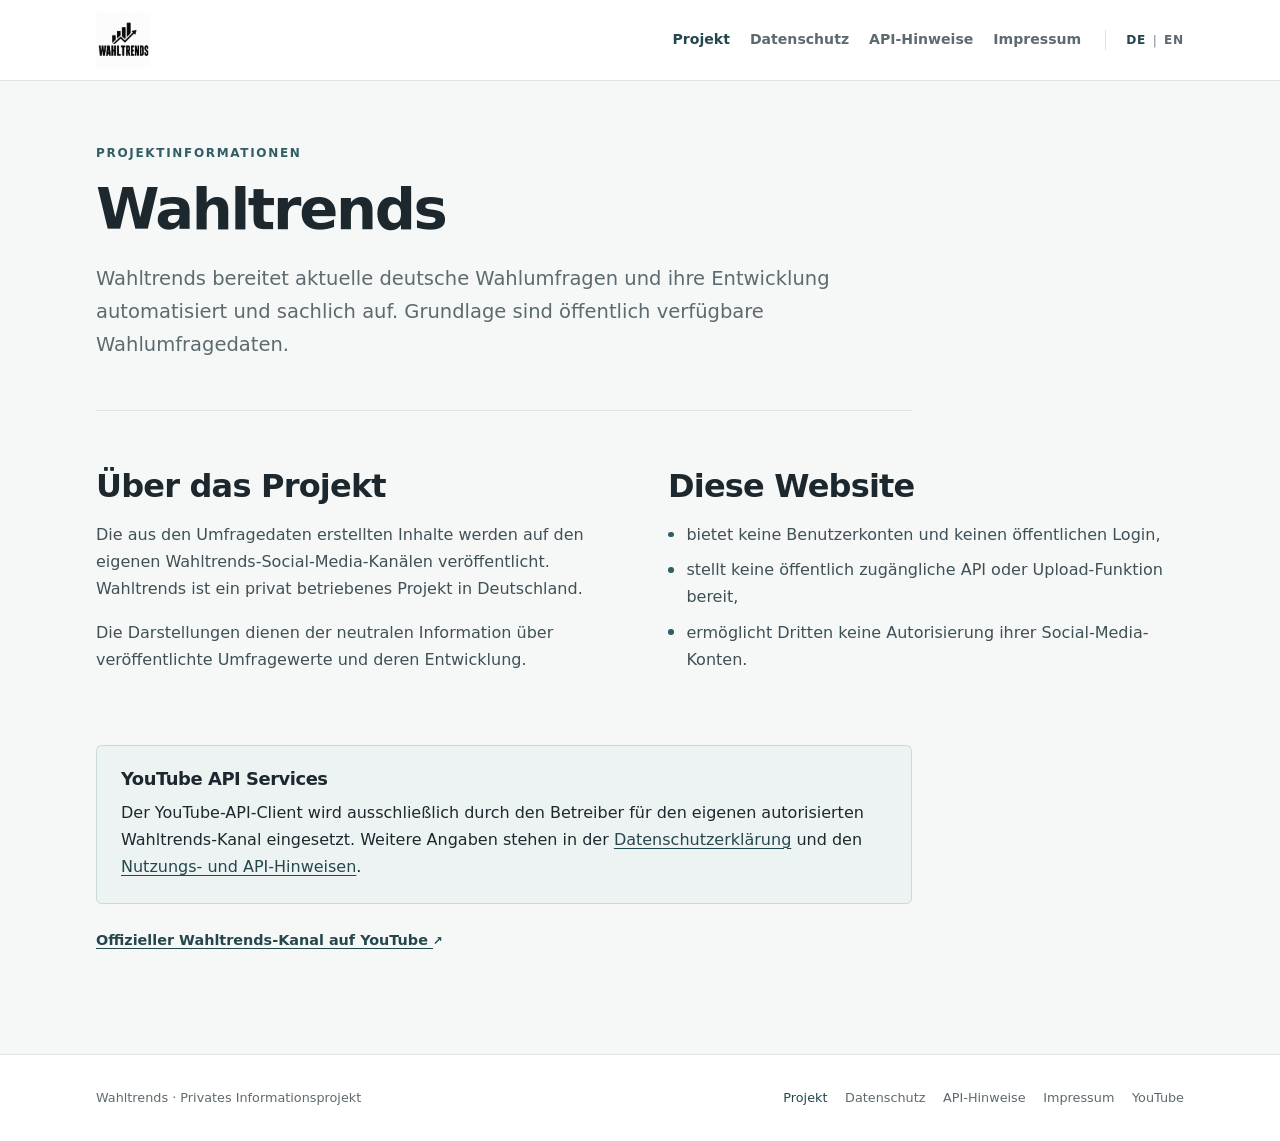
==== index.html @ 9c2706da "patch" ====
<!doctype html>
<html lang="de">
<head>
  <meta charset="utf-8">
  <meta name="viewport" content="width=device-width, initial-scale=1">
  <meta name="robots" content="noindex, nofollow">
  <meta name="description" content="Öffentliche Projekt- und API-Informationen zu Wahltrends.">
  <title>Projektinformationen | Wahltrends</title>
  <link rel="stylesheet" href="style.css">
</head>
<body>
  <a class="skip-link" href="#inhalt">Zum Inhalt springen</a>
  <header class="site-header">
    <div class="header-inner">
      <a class="brand" href="index.html" aria-label="Wahltrends – Startseite"><img src="assets/logo.png" alt="Wahltrends"></a>
      <div class="header-tools">
        <nav class="nav-links" aria-label="Hauptnavigation">
          <a href="index.html" aria-current="page">Projekt</a>
          <a href="privacy.html">Datenschutz</a>
          <a href="terms.html">API-Hinweise</a>
          <a href="impressum.html">Impressum</a>
        </nav>
        <nav class="language-switch" aria-label="Sprache">
          <a href="index.html" lang="de" aria-current="page">DE</a><span aria-hidden="true">|</span><a href="en/index.html" lang="en" hreflang="en">EN</a>
        </nav>
      </div>
    </div>
  </header>

  <main id="inhalt" class="page page-main">
    <section class="intro">
      <p class="eyebrow">Projektinformationen</p>
      <h1>Wahltrends</h1>
      <p class="lede">Wahltrends bereitet aktuelle deutsche Wahlumfragen und ihre Entwicklung automatisiert und sachlich auf. Grundlage sind öffentlich verfügbare Wahlumfragedaten.</p>
    </section>

    <div class="info-grid">
      <section class="info-block">
        <h2>Über das Projekt</h2>
        <p>Die aus den Umfragedaten erstellten Inhalte werden auf den eigenen Wahltrends-Social-Media-Kanälen veröffentlicht. Wahltrends ist ein privat betriebenes Projekt in Deutschland.</p>
        <p>Die Darstellungen dienen der neutralen Information über veröffentlichte Umfragewerte und deren Entwicklung.</p>
      </section>

      <section class="info-block">
        <h2>Diese Website</h2>
        <ul class="plain-list">
          <li>bietet keine Benutzerkonten und keinen öffentlichen Login,</li>
          <li>stellt keine öffentlich zugängliche API oder Upload-Funktion bereit,</li>
          <li>ermöglicht Dritten keine Autorisierung ihrer Social-Media-Konten.</li>
        </ul>
      </section>
    </div>

    <section class="notice" aria-labelledby="youtube-api">
      <h2 id="youtube-api">YouTube API Services</h2>
      <p>Der YouTube-API-Client wird ausschließlich durch den Betreiber für den eigenen autorisierten Wahltrends-Kanal eingesetzt. Weitere Angaben stehen in der <a href="privacy.html">Datenschutzerklärung</a> und den <a href="terms.html">Nutzungs- und API-Hinweisen</a>.</p>
    </section>

    <p class="channel-link"><a href="https://www.youtube.com/@Wahltrends" target="_blank" rel="noopener noreferrer">Offizieller Wahltrends-Kanal auf YouTube <span class="external" aria-hidden="true">↗</span></a></p>
  </main>

  <footer class="site-footer">
    <div class="site-footer-inner page">
      <p>Wahltrends · Privates Informationsprojekt</p>
      <nav class="footer-links" aria-label="Fußnavigation">
        <a href="index.html" aria-current="page">Projekt</a><a href="privacy.html">Datenschutz</a><a href="terms.html">API-Hinweise</a><a href="impressum.html">Impressum</a><a href="https://www.youtube.com/@Wahltrends" target="_blank" rel="noopener noreferrer">YouTube</a>
      </nav>
    </div>
  </footer>
</body>
</html>
---- style.css ----
:root {
  --ink: #1c282e;
  --muted: #5d6a70;
  --line: #dce3e5;
  --paper: #f6f8f7;
  --surface: #ffffff;
  --accent: #315d65;
  --accent-dark: #24474e;
  --accent-soft: #edf3f3;
  --max-width: 68rem;
}

* { box-sizing: border-box; }
html { scroll-behavior: smooth; }

body {
  margin: 0;
  color: var(--ink);
  background: var(--paper);
  font-family: ui-sans-serif, system-ui, -apple-system, BlinkMacSystemFont, "Segoe UI", sans-serif;
  font-size: 1rem;
  line-height: 1.7;
  -webkit-font-smoothing: antialiased;
}

a {
  color: var(--accent-dark);
  text-decoration-thickness: .08em;
  text-underline-offset: .2em;
}

a:hover { color: var(--accent); }
a:focus-visible { outline: 3px solid rgba(49, 93, 101, .3); outline-offset: 3px; border-radius: .15rem; }

.skip-link {
  position: fixed;
  z-index: 20;
  top: .5rem;
  left: .5rem;
  padding: .6rem .8rem;
  background: var(--ink);
  color: #fff;
  transform: translateY(-150%);
}

.skip-link:focus { color: #fff; transform: translateY(0); }
.page, .header-inner { width: min(calc(100% - 2.5rem), var(--max-width)); margin-inline: auto; }

.site-header {
  border-bottom: 1px solid var(--line);
  background: var(--surface);
}

.header-inner {
  display: flex;
  align-items: center;
  justify-content: space-between;
  gap: 2rem;
  min-height: 5rem;
}

.brand { display: inline-flex; flex: 0 0 auto; color: var(--ink); text-decoration: none; }
.brand:hover { color: var(--ink); }
.brand img { display: block; width: 3.45rem; height: 3.45rem; object-fit: contain; }

.header-tools {
  display: flex;
  align-items: center;
  justify-content: flex-end;
  gap: 1.5rem;
}

.nav-links, .language-switch, .footer-links {
  display: flex;
  flex-wrap: wrap;
  align-items: center;
}

.nav-links { gap: .55rem 1.25rem; font-size: .88rem; font-weight: 650; }
.nav-links a, .language-switch a, .footer-links a { color: var(--muted); text-decoration: none; }
.nav-links a:hover, .nav-links a[aria-current="page"], .language-switch a:hover, .language-switch a[aria-current="page"], .footer-links a:hover, .footer-links a[aria-current="page"] { color: var(--accent-dark); }

.language-switch {
  gap: .4rem;
  padding-left: 1.25rem;
  border-left: 1px solid var(--line);
  color: #9aa4a8;
  font-size: .76rem;
  font-weight: 750;
  letter-spacing: .06em;
}

.page-main { padding-block: 4rem 5.5rem; }

.intro {
  max-width: 51rem;
  padding-bottom: 3rem;
  border-bottom: 1px solid var(--line);
}

.eyebrow {
  margin: 0 0 .8rem;
  color: var(--accent);
  font-size: .75rem;
  font-weight: 750;
  letter-spacing: .14em;
  line-height: 1.4;
  text-transform: uppercase;
}

h1, h2, h3 { margin-top: 0; color: var(--ink); line-height: 1.2; text-wrap: balance; }
h1 { margin-bottom: 1.15rem; font-size: clamp(2.35rem, 5vw, 3.6rem); font-weight: 720; letter-spacing: -.04em; }
h2 { margin-bottom: 1rem; font-size: clamp(1.45rem, 3vw, 2rem); font-weight: 700; letter-spacing: -.025em; }
h3 { margin-bottom: .55rem; font-size: 1.05rem; }
p { margin-top: 0; }

.lede { margin-bottom: 0; color: var(--muted); font-size: clamp(1.08rem, 2vw, 1.22rem); }
.info-grid { display: grid; grid-template-columns: repeat(2, minmax(0, 1fr)); gap: 3.5rem; padding-block: 3.5rem; }
.info-block p, .document-content { color: #3f5057; }

.plain-list { margin: 0; padding: 0; list-style: none; }
.plain-list li { position: relative; margin-top: .5rem; padding-left: 1.15rem; color: #3f5057; }
.plain-list li::before { position: absolute; top: .67rem; left: 0; width: .35rem; height: .35rem; border-radius: 50%; background: var(--accent); content: ""; }

.notice {
  max-width: 51rem;
  padding: 1.4rem 1.5rem;
  border: 1px solid #ccd9db;
  border-radius: .35rem;
  background: var(--accent-soft);
}

.notice h2 { margin-bottom: .55rem; font-size: 1.12rem; }
.notice p:last-child { margin-bottom: 0; }
.channel-link { margin-top: 1.5rem; font-size: .9rem; font-weight: 650; }
.external { display: inline-block; font-size: .82em; text-decoration: none; }

.document { max-width: 49rem; }
.document-header { padding-bottom: 2.5rem; border-bottom: 1px solid var(--line); }
.document-header h1 { font-size: clamp(2.2rem, 5vw, 3.25rem); }
.document-intro { max-width: 44rem; margin-bottom: .8rem; color: var(--muted); font-size: 1.08rem; }
.updated { margin: 0; color: var(--muted); font-size: .82rem; }

.document-content section { scroll-margin-top: 1rem; padding-top: 2.7rem; }
.document-content section + section { margin-top: 2.7rem; border-top: 1px solid var(--line); }
.document-content h2 { font-size: clamp(1.35rem, 3vw, 1.75rem); }
.document-content p:last-child { margin-bottom: 0; }

.link-list { margin: 1.2rem 0 0; padding: 0; list-style: none; }
.link-list li { padding: .7rem 0; border-bottom: 1px solid var(--line); }
.link-list li:first-child { border-top: 1px solid var(--line); }

.legal-contact {
  margin-top: 1.2rem;
  padding: 1.5rem;
  border: 1px solid var(--line);
  border-radius: .35rem;
  background: var(--surface);
}

.legal-contact h2, .legal-contact h3 { color: var(--ink); }
.legal-contact h3 { margin-top: 1.5rem; }

.site-footer { border-top: 1px solid var(--line); background: var(--surface); }
.site-footer-inner { display: flex; justify-content: space-between; gap: 2rem; align-items: center; padding-block: 2rem; color: var(--muted); font-size: .8rem; }
.site-footer p { margin: 0; }
.footer-links { justify-content: flex-end; gap: .45rem 1.1rem; }

@media (max-width: 49rem) {
  .header-inner { align-items: flex-start; flex-direction: column; gap: .7rem; padding-block: .9rem; }
  .header-tools { width: 100%; justify-content: space-between; gap: 1rem; }
  .info-grid { grid-template-columns: 1fr; gap: 2rem; }
}

@media (max-width: 35rem) {
  .page, .header-inner { width: min(calc(100% - 2rem), var(--max-width)); }
  .header-tools { align-items: flex-start; flex-direction: column-reverse; }
  .language-switch { padding: 0; border-left: 0; }
  .page-main { padding-block: 3rem 4rem; }
  .info-grid { padding-block: 2.75rem; }
  .site-footer-inner { align-items: flex-start; flex-direction: column; }
  .footer-links { justify-content: flex-start; }
}

@media (prefers-reduced-motion: reduce) {
  html { scroll-behavior: auto; }
}
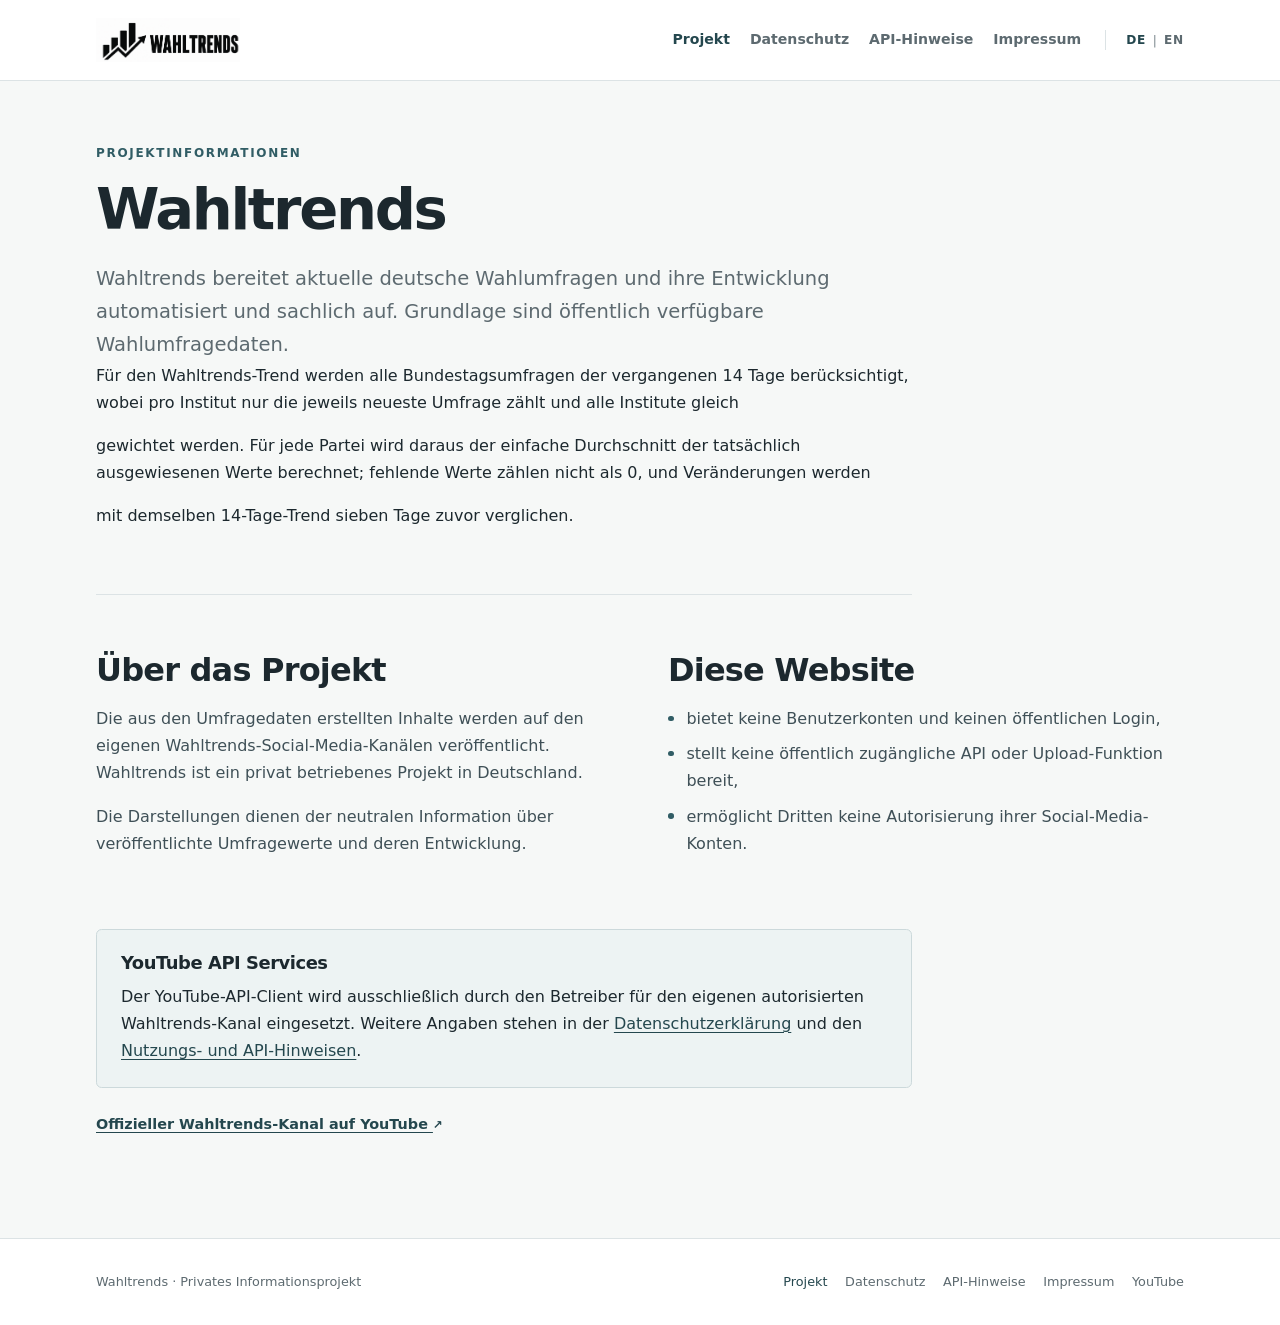
==== commit be20fe51: "1" ====
--- a/index.html
+++ b/index.html
@@ -3,7 +3,8 @@
 <head>
   <meta charset="utf-8">
   <meta name="viewport" content="width=device-width, initial-scale=1">
-  <meta name="robots" content="noindex, nofollow">
+  <meta name="robots" content="noindex, nofollow, noarchive, nosnippet">
+  <meta name="googlebot" content="noindex, nofollow, noarchive, nosnippet">
   <meta name="description" content="Öffentliche Projekt- und API-Informationen zu Wahltrends.">
   <title>Projektinformationen | Wahltrends</title>
   <link rel="stylesheet" href="style.css">
@@ -12,7 +13,7 @@
   <a class="skip-link" href="#inhalt">Zum Inhalt springen</a>
   <header class="site-header">
     <div class="header-inner">
-      <a class="brand" href="index.html" aria-label="Wahltrends – Startseite"><img src="assets/logo.png" alt="Wahltrends"></a>
+      <a class="brand" href="index.html" aria-label="Wahltrends – Startseite"><img src="assets/logo.png?v=70850fd99919" alt="Wahltrends"></a>
       <div class="header-tools">
         <nav class="nav-links" aria-label="Hauptnavigation">
           <a href="index.html" aria-current="page">Projekt</a>
@@ -31,7 +32,10 @@
     <section class="intro">
       <p class="eyebrow">Projektinformationen</p>
       <h1>Wahltrends</h1>
-      <p class="lede">Wahltrends bereitet aktuelle deutsche Wahlumfragen und ihre Entwicklung automatisiert und sachlich auf. Grundlage sind öffentlich verfügbare Wahlumfragedaten.</p>
+      <p class="lede">Wahltrends bereitet aktuelle deutsche Wahlumfragen und ihre Entwicklung automatisiert und sachlich auf. Grundlage sind öffentlich verfügbare Wahlumfragedaten. </p>
+      <p>Für den Wahltrends-Trend werden alle Bundestagsumfragen der vergangenen 14 Tage berücksichtigt, wobei pro Institut nur die jeweils neueste Umfrage zählt und alle Institute gleich </p>
+      <p>gewichtet werden. Für jede Partei wird daraus der einfache Durchschnitt der tatsächlich ausgewiesenen Werte berechnet; fehlende Werte zählen nicht als 0, und Veränderungen werden</p>
+      <p>mit demselben 14-Tage-Trend sieben Tage zuvor verglichen.</p>
     </section>
 
     <div class="info-grid">
--- a/style.css
+++ b/style.css
@@ -61,7 +61,7 @@
 
 .brand { display: inline-flex; flex: 0 0 auto; color: var(--ink); text-decoration: none; }
 .brand:hover { color: var(--ink); }
-.brand img { display: block; width: 3.45rem; height: 3.45rem; object-fit: contain; }
+.brand img { display: block; width: 9rem; height: auto; max-height: 3.45rem; object-fit: contain; }
 
 .header-tools {
   display: flex;
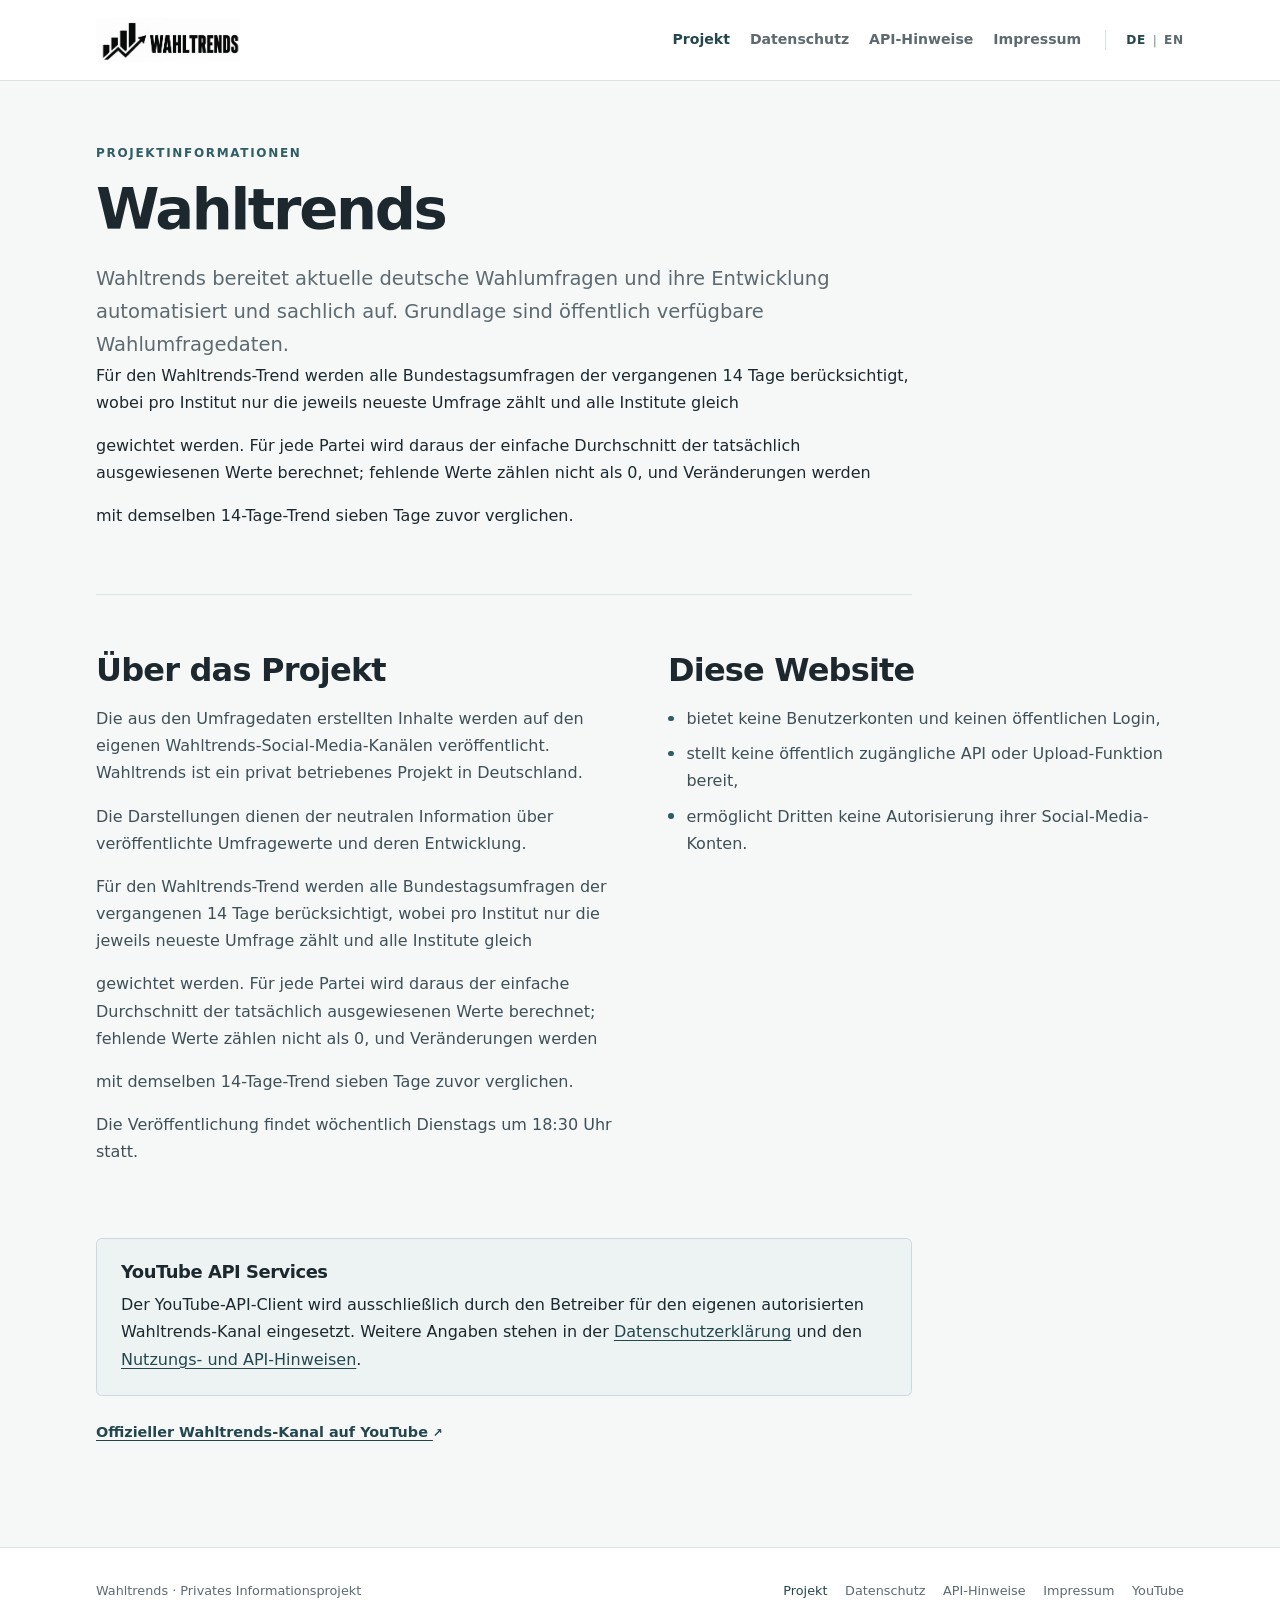
==== commit b395b4bc: "1" ====
--- a/index.html
+++ b/index.html
@@ -43,6 +43,10 @@
         <h2>Über das Projekt</h2>
         <p>Die aus den Umfragedaten erstellten Inhalte werden auf den eigenen Wahltrends-Social-Media-Kanälen veröffentlicht. Wahltrends ist ein privat betriebenes Projekt in Deutschland.</p>
         <p>Die Darstellungen dienen der neutralen Information über veröffentlichte Umfragewerte und deren Entwicklung.</p>
+        <p>Für den Wahltrends-Trend werden alle Bundestagsumfragen der vergangenen 14 Tage berücksichtigt, wobei pro Institut nur die jeweils neueste Umfrage zählt und alle Institute gleich </p>
+        <p>gewichtet werden. Für jede Partei wird daraus der einfache Durchschnitt der tatsächlich ausgewiesenen Werte berechnet; fehlende Werte zählen nicht als 0, und Veränderungen werden</p>
+        <p>mit demselben 14-Tage-Trend sieben Tage zuvor verglichen.</p>
+        <p>Die Veröffentlichung findet wöchentlich Dienstags um 18:30 Uhr statt.  </p>
       </section>
 
       <section class="info-block">
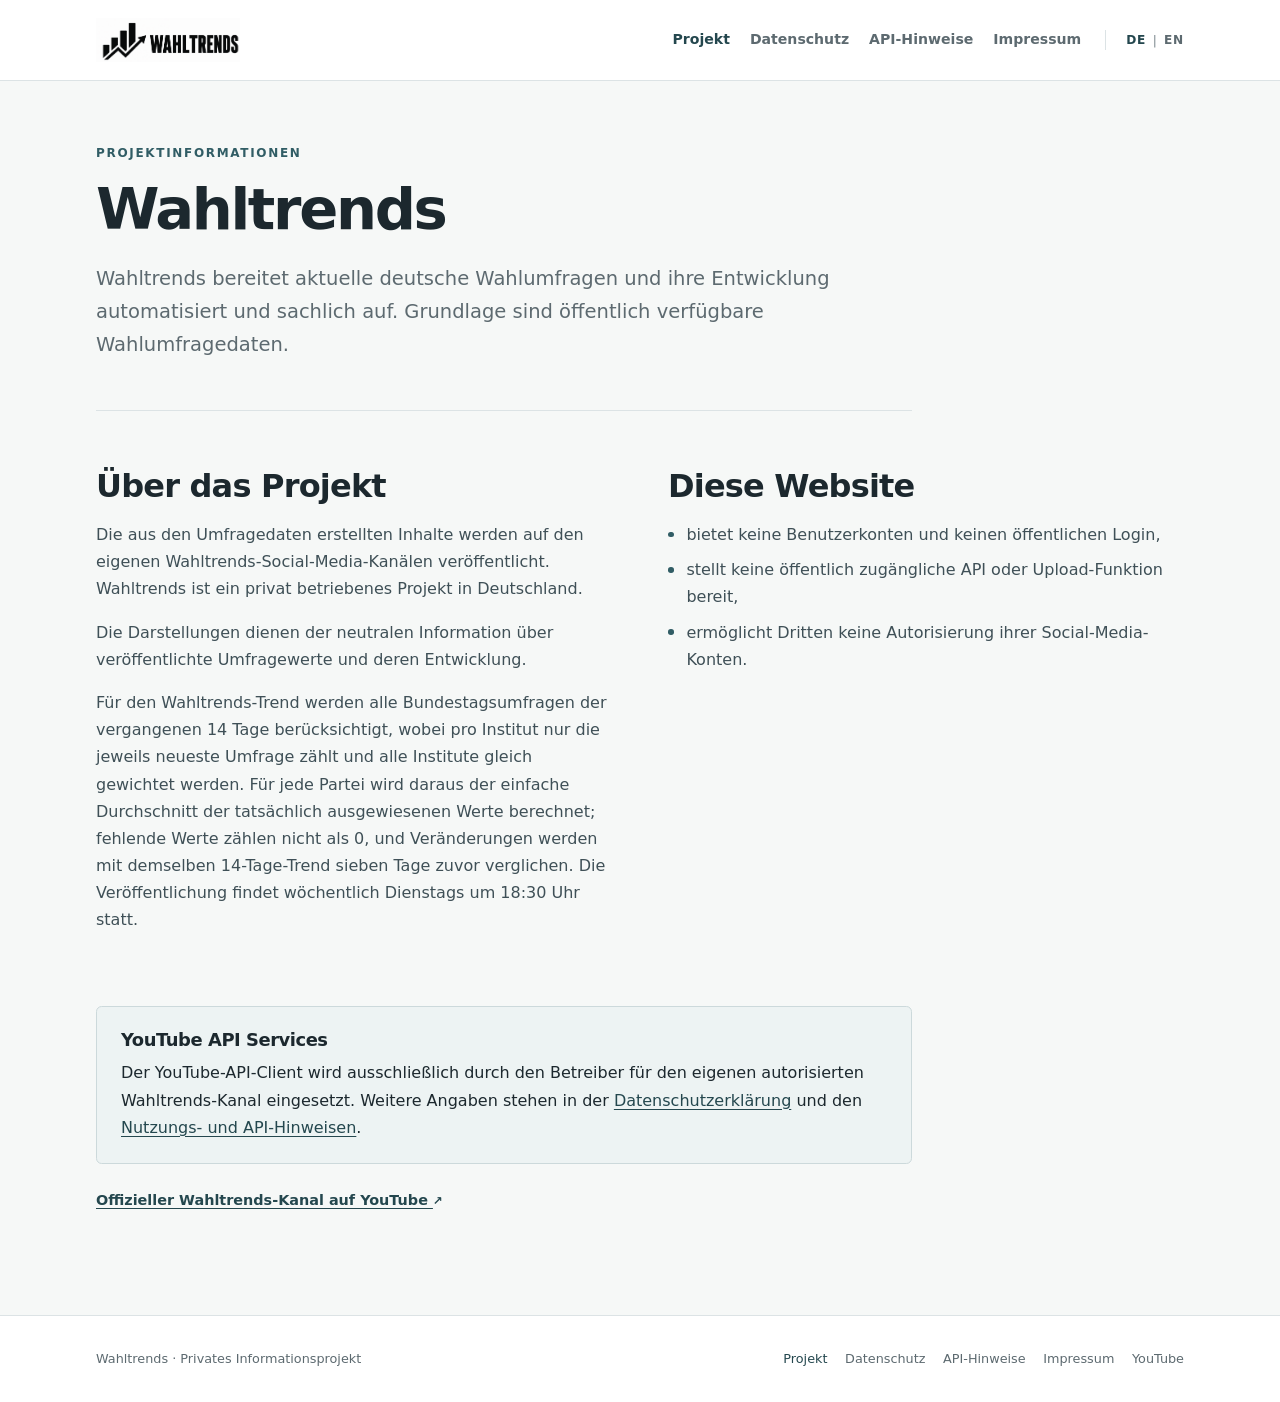
==== commit 47abd990: "2" ====
--- a/index.html
+++ b/index.html
@@ -33,20 +33,16 @@
       <p class="eyebrow">Projektinformationen</p>
       <h1>Wahltrends</h1>
       <p class="lede">Wahltrends bereitet aktuelle deutsche Wahlumfragen und ihre Entwicklung automatisiert und sachlich auf. Grundlage sind öffentlich verfügbare Wahlumfragedaten. </p>
-      <p>Für den Wahltrends-Trend werden alle Bundestagsumfragen der vergangenen 14 Tage berücksichtigt, wobei pro Institut nur die jeweils neueste Umfrage zählt und alle Institute gleich </p>
-      <p>gewichtet werden. Für jede Partei wird daraus der einfache Durchschnitt der tatsächlich ausgewiesenen Werte berechnet; fehlende Werte zählen nicht als 0, und Veränderungen werden</p>
-      <p>mit demselben 14-Tage-Trend sieben Tage zuvor verglichen.</p>
     </section>
 
     <div class="info-grid">
       <section class="info-block">
         <h2>Über das Projekt</h2>
         <p>Die aus den Umfragedaten erstellten Inhalte werden auf den eigenen Wahltrends-Social-Media-Kanälen veröffentlicht. Wahltrends ist ein privat betriebenes Projekt in Deutschland.</p>
-        <p>Die Darstellungen dienen der neutralen Information über veröffentlichte Umfragewerte und deren Entwicklung.</p>
-        <p>Für den Wahltrends-Trend werden alle Bundestagsumfragen der vergangenen 14 Tage berücksichtigt, wobei pro Institut nur die jeweils neueste Umfrage zählt und alle Institute gleich </p>
-        <p>gewichtet werden. Für jede Partei wird daraus der einfache Durchschnitt der tatsächlich ausgewiesenen Werte berechnet; fehlende Werte zählen nicht als 0, und Veränderungen werden</p>
-        <p>mit demselben 14-Tage-Trend sieben Tage zuvor verglichen.</p>
-        <p>Die Veröffentlichung findet wöchentlich Dienstags um 18:30 Uhr statt.  </p>
+        <p>Die Darstellungen dienen der neutralen Information über veröffentlichte Umfragewerte und deren Entwicklung.</p>        <p>Für den Wahltrends-Trend werden alle Bundestagsumfragen der vergangenen 14 Tage berücksichtigt, wobei pro Institut nur die jeweils neueste Umfrage zählt und alle Institute gleich
+        gewichtet werden. Für jede Partei wird daraus der einfache Durchschnitt der tatsächlich ausgewiesenen Werte berechnet; fehlende Werte zählen nicht als 0, und Veränderungen werden
+        mit demselben 14-Tage-Trend sieben Tage zuvor verglichen.
+        Die Veröffentlichung findet wöchentlich Dienstags um 18:30 Uhr statt. </p>
       </section>
 
       <section class="info-block">
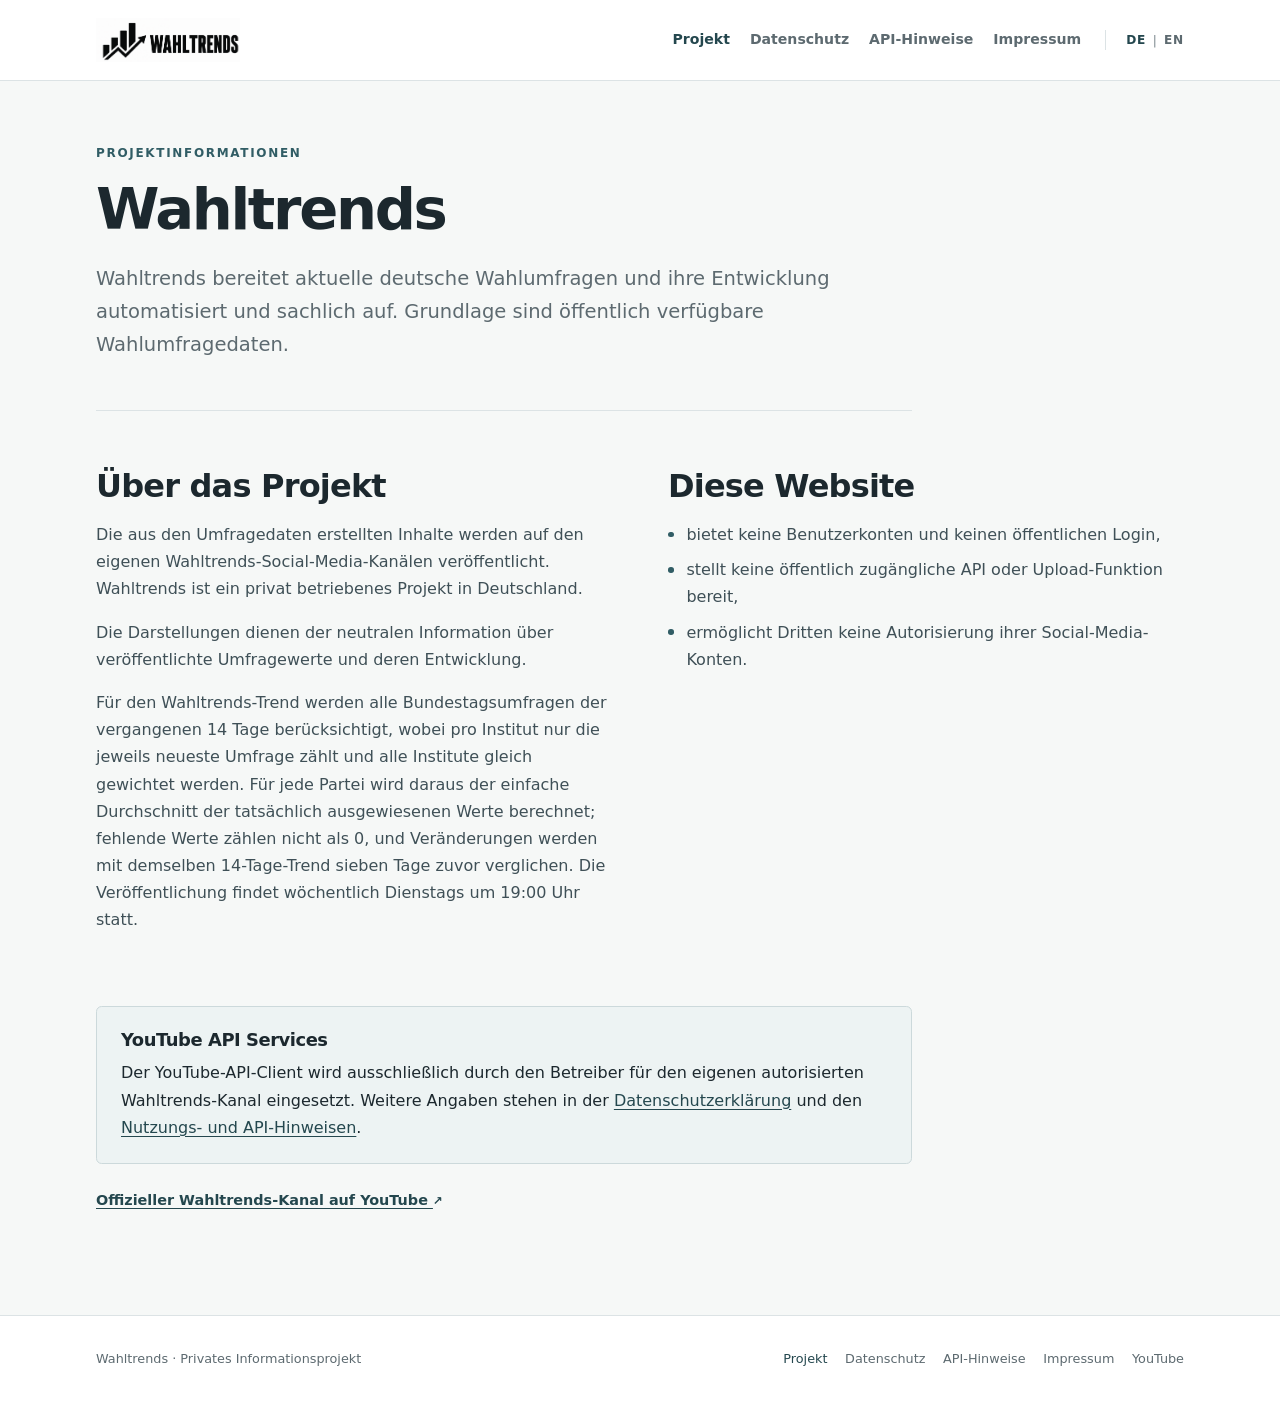
==== commit f038e8d0: "4" ====
--- a/index.html
+++ b/index.html
@@ -42,7 +42,7 @@
         <p>Die Darstellungen dienen der neutralen Information über veröffentlichte Umfragewerte und deren Entwicklung.</p>        <p>Für den Wahltrends-Trend werden alle Bundestagsumfragen der vergangenen 14 Tage berücksichtigt, wobei pro Institut nur die jeweils neueste Umfrage zählt und alle Institute gleich
         gewichtet werden. Für jede Partei wird daraus der einfache Durchschnitt der tatsächlich ausgewiesenen Werte berechnet; fehlende Werte zählen nicht als 0, und Veränderungen werden
         mit demselben 14-Tage-Trend sieben Tage zuvor verglichen.
-        Die Veröffentlichung findet wöchentlich Dienstags um 18:30 Uhr statt. </p>
+        Die Veröffentlichung findet wöchentlich Dienstags um 19:00 Uhr statt. </p>
       </section>
 
       <section class="info-block">
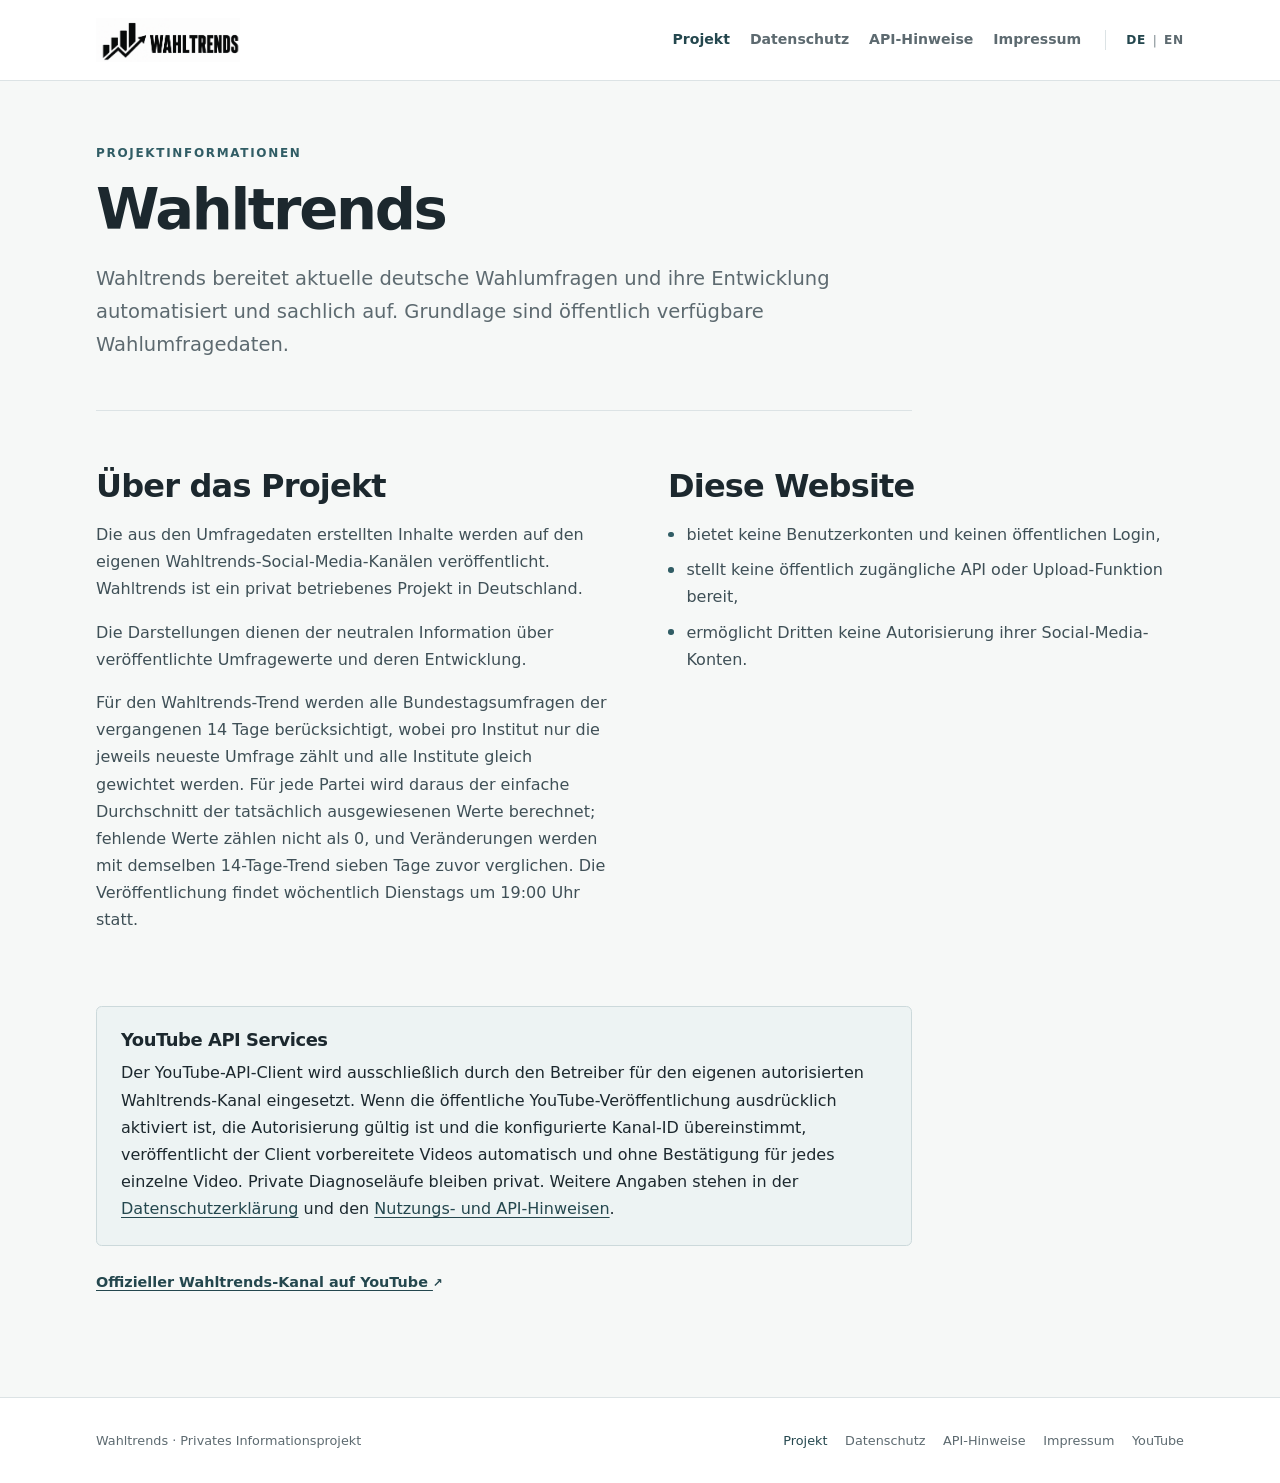
==== commit 269f0aaa: "5" ====
--- a/index.html
+++ b/index.html
@@ -57,7 +57,7 @@
 
     <section class="notice" aria-labelledby="youtube-api">
       <h2 id="youtube-api">YouTube API Services</h2>
-      <p>Der YouTube-API-Client wird ausschließlich durch den Betreiber für den eigenen autorisierten Wahltrends-Kanal eingesetzt. Weitere Angaben stehen in der <a href="privacy.html">Datenschutzerklärung</a> und den <a href="terms.html">Nutzungs- und API-Hinweisen</a>.</p>
+      <p>Der YouTube-API-Client wird ausschließlich durch den Betreiber für den eigenen autorisierten Wahltrends-Kanal eingesetzt. Wenn die öffentliche YouTube-Veröffentlichung ausdrücklich aktiviert ist, die Autorisierung gültig ist und die konfigurierte Kanal-ID übereinstimmt, veröffentlicht der Client vorbereitete Videos automatisch und ohne Bestätigung für jedes einzelne Video. Private Diagnoseläufe bleiben privat. Weitere Angaben stehen in der <a href="privacy.html">Datenschutzerklärung</a> und den <a href="terms.html">Nutzungs- und API-Hinweisen</a>.</p>
     </section>
 
     <p class="channel-link"><a href="https://www.youtube.com/@Wahltrends" target="_blank" rel="noopener noreferrer">Offizieller Wahltrends-Kanal auf YouTube <span class="external" aria-hidden="true">↗</span></a></p>
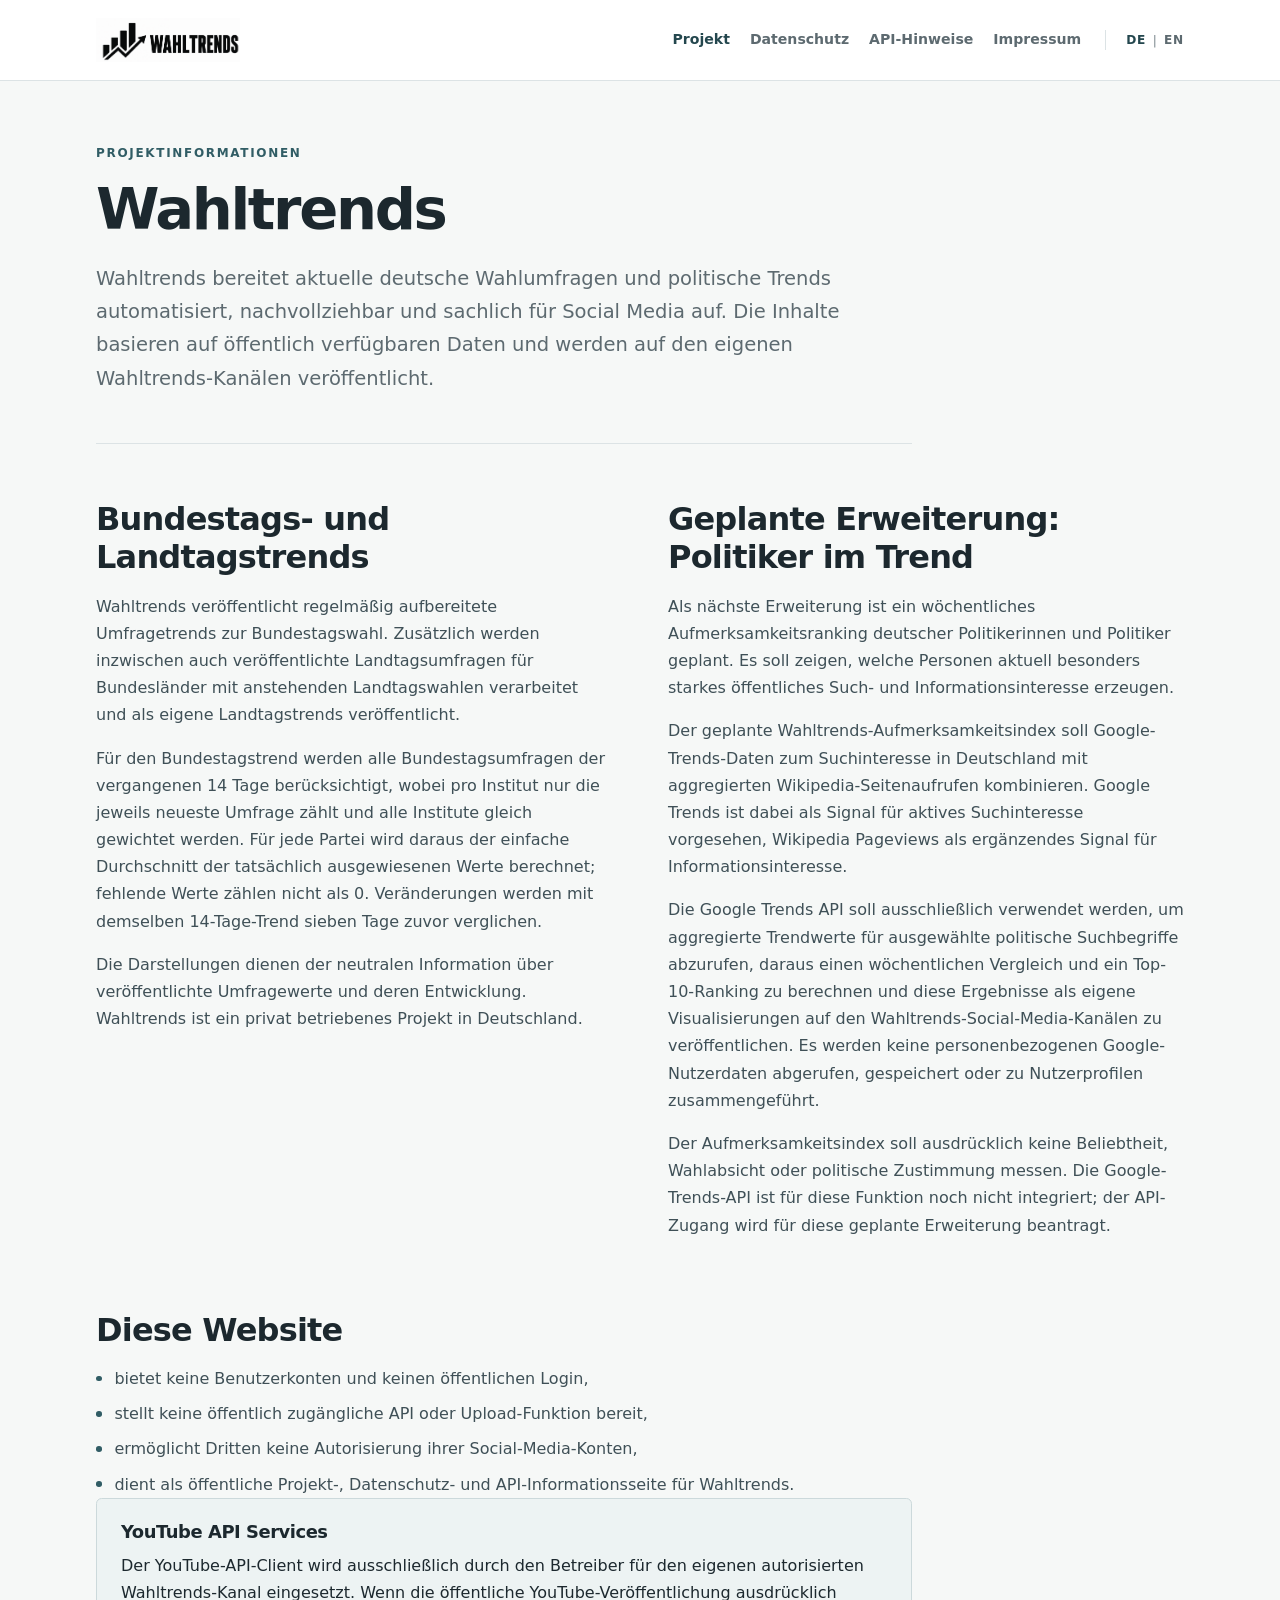
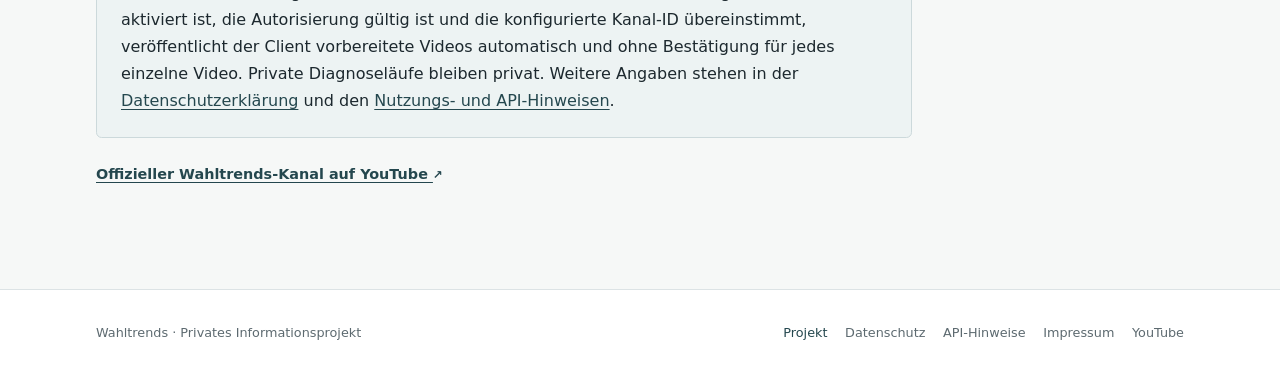
==== commit f5535693: "Update project information for state polls and planned attention index" ====
--- a/index.html
+++ b/index.html
@@ -5,7 +5,7 @@
   <meta name="viewport" content="width=device-width, initial-scale=1">
   <meta name="robots" content="noindex, nofollow, noarchive, nosnippet">
   <meta name="googlebot" content="noindex, nofollow, noarchive, nosnippet">
-  <meta name="description" content="Öffentliche Projekt- und API-Informationen zu Wahltrends.">
+  <meta name="description" content="Öffentliche Projekt- und API-Informationen zu Wahltrends, Bundestags- und Landtagstrends sowie dem geplanten politischen Aufmerksamkeitsindex.">
   <title>Projektinformationen | Wahltrends</title>
   <link rel="stylesheet" href="style.css">
 </head>
@@ -32,28 +32,35 @@
     <section class="intro">
       <p class="eyebrow">Projektinformationen</p>
       <h1>Wahltrends</h1>
-      <p class="lede">Wahltrends bereitet aktuelle deutsche Wahlumfragen und ihre Entwicklung automatisiert und sachlich auf. Grundlage sind öffentlich verfügbare Wahlumfragedaten. </p>
+      <p class="lede">Wahltrends bereitet aktuelle deutsche Wahlumfragen und politische Trends automatisiert, nachvollziehbar und sachlich für Social Media auf. Die Inhalte basieren auf öffentlich verfügbaren Daten und werden auf den eigenen Wahltrends-Kanälen veröffentlicht.</p>
     </section>
 
     <div class="info-grid">
       <section class="info-block">
-        <h2>Über das Projekt</h2>
-        <p>Die aus den Umfragedaten erstellten Inhalte werden auf den eigenen Wahltrends-Social-Media-Kanälen veröffentlicht. Wahltrends ist ein privat betriebenes Projekt in Deutschland.</p>
-        <p>Die Darstellungen dienen der neutralen Information über veröffentlichte Umfragewerte und deren Entwicklung.</p>        <p>Für den Wahltrends-Trend werden alle Bundestagsumfragen der vergangenen 14 Tage berücksichtigt, wobei pro Institut nur die jeweils neueste Umfrage zählt und alle Institute gleich
-        gewichtet werden. Für jede Partei wird daraus der einfache Durchschnitt der tatsächlich ausgewiesenen Werte berechnet; fehlende Werte zählen nicht als 0, und Veränderungen werden
-        mit demselben 14-Tage-Trend sieben Tage zuvor verglichen.
-        Die Veröffentlichung findet wöchentlich Dienstags um 19:00 Uhr statt. </p>
+        <h2>Bundestags- und Landtagstrends</h2>
+        <p>Wahltrends veröffentlicht regelmäßig aufbereitete Umfragetrends zur Bundestagswahl. Zusätzlich werden inzwischen auch veröffentlichte Landtagsumfragen für Bundesländer mit anstehenden Landtagswahlen verarbeitet und als eigene Landtagstrends veröffentlicht.</p>
+        <p>Für den Bundestagstrend werden alle Bundestagsumfragen der vergangenen 14 Tage berücksichtigt, wobei pro Institut nur die jeweils neueste Umfrage zählt und alle Institute gleich gewichtet werden. Für jede Partei wird daraus der einfache Durchschnitt der tatsächlich ausgewiesenen Werte berechnet; fehlende Werte zählen nicht als 0. Veränderungen werden mit demselben 14-Tage-Trend sieben Tage zuvor verglichen.</p>
+        <p>Die Darstellungen dienen der neutralen Information über veröffentlichte Umfragewerte und deren Entwicklung. Wahltrends ist ein privat betriebenes Projekt in Deutschland.</p>
       </section>
 
       <section class="info-block">
-        <h2>Diese Website</h2>
-        <ul class="plain-list">
-          <li>bietet keine Benutzerkonten und keinen öffentlichen Login,</li>
-          <li>stellt keine öffentlich zugängliche API oder Upload-Funktion bereit,</li>
-          <li>ermöglicht Dritten keine Autorisierung ihrer Social-Media-Konten.</li>
-        </ul>
+        <h2>Geplante Erweiterung: Politiker im Trend</h2>
+        <p>Als nächste Erweiterung ist ein wöchentliches Aufmerksamkeitsranking deutscher Politikerinnen und Politiker geplant. Es soll zeigen, welche Personen aktuell besonders starkes öffentliches Such- und Informationsinteresse erzeugen.</p>
+        <p>Der geplante Wahltrends-Aufmerksamkeitsindex soll Google-Trends-Daten zum Suchinteresse in Deutschland mit aggregierten Wikipedia-Seitenaufrufen kombinieren. Google Trends ist dabei als Signal für aktives Suchinteresse vorgesehen, Wikipedia Pageviews als ergänzendes Signal für Informationsinteresse.</p>
+        <p>Die Google Trends API soll ausschließlich verwendet werden, um aggregierte Trendwerte für ausgewählte politische Suchbegriffe abzurufen, daraus einen wöchentlichen Vergleich und ein Top-10-Ranking zu berechnen und diese Ergebnisse als eigene Visualisierungen auf den Wahltrends-Social-Media-Kanälen zu veröffentlichen. Es werden keine personenbezogenen Google-Nutzerdaten abgerufen, gespeichert oder zu Nutzerprofilen zusammengeführt.</p>
+        <p>Der Aufmerksamkeitsindex soll ausdrücklich keine Beliebtheit, Wahlabsicht oder politische Zustimmung messen. Die Google-Trends-API ist für diese Funktion noch nicht integriert; der API-Zugang wird für diese geplante Erweiterung beantragt.</p>
       </section>
     </div>
+
+    <section class="info-block">
+      <h2>Diese Website</h2>
+      <ul class="plain-list">
+        <li>bietet keine Benutzerkonten und keinen öffentlichen Login,</li>
+        <li>stellt keine öffentlich zugängliche API oder Upload-Funktion bereit,</li>
+        <li>ermöglicht Dritten keine Autorisierung ihrer Social-Media-Konten,</li>
+        <li>dient als öffentliche Projekt-, Datenschutz- und API-Informationsseite für Wahltrends.</li>
+      </ul>
+    </section>
 
     <section class="notice" aria-labelledby="youtube-api">
       <h2 id="youtube-api">YouTube API Services</h2>
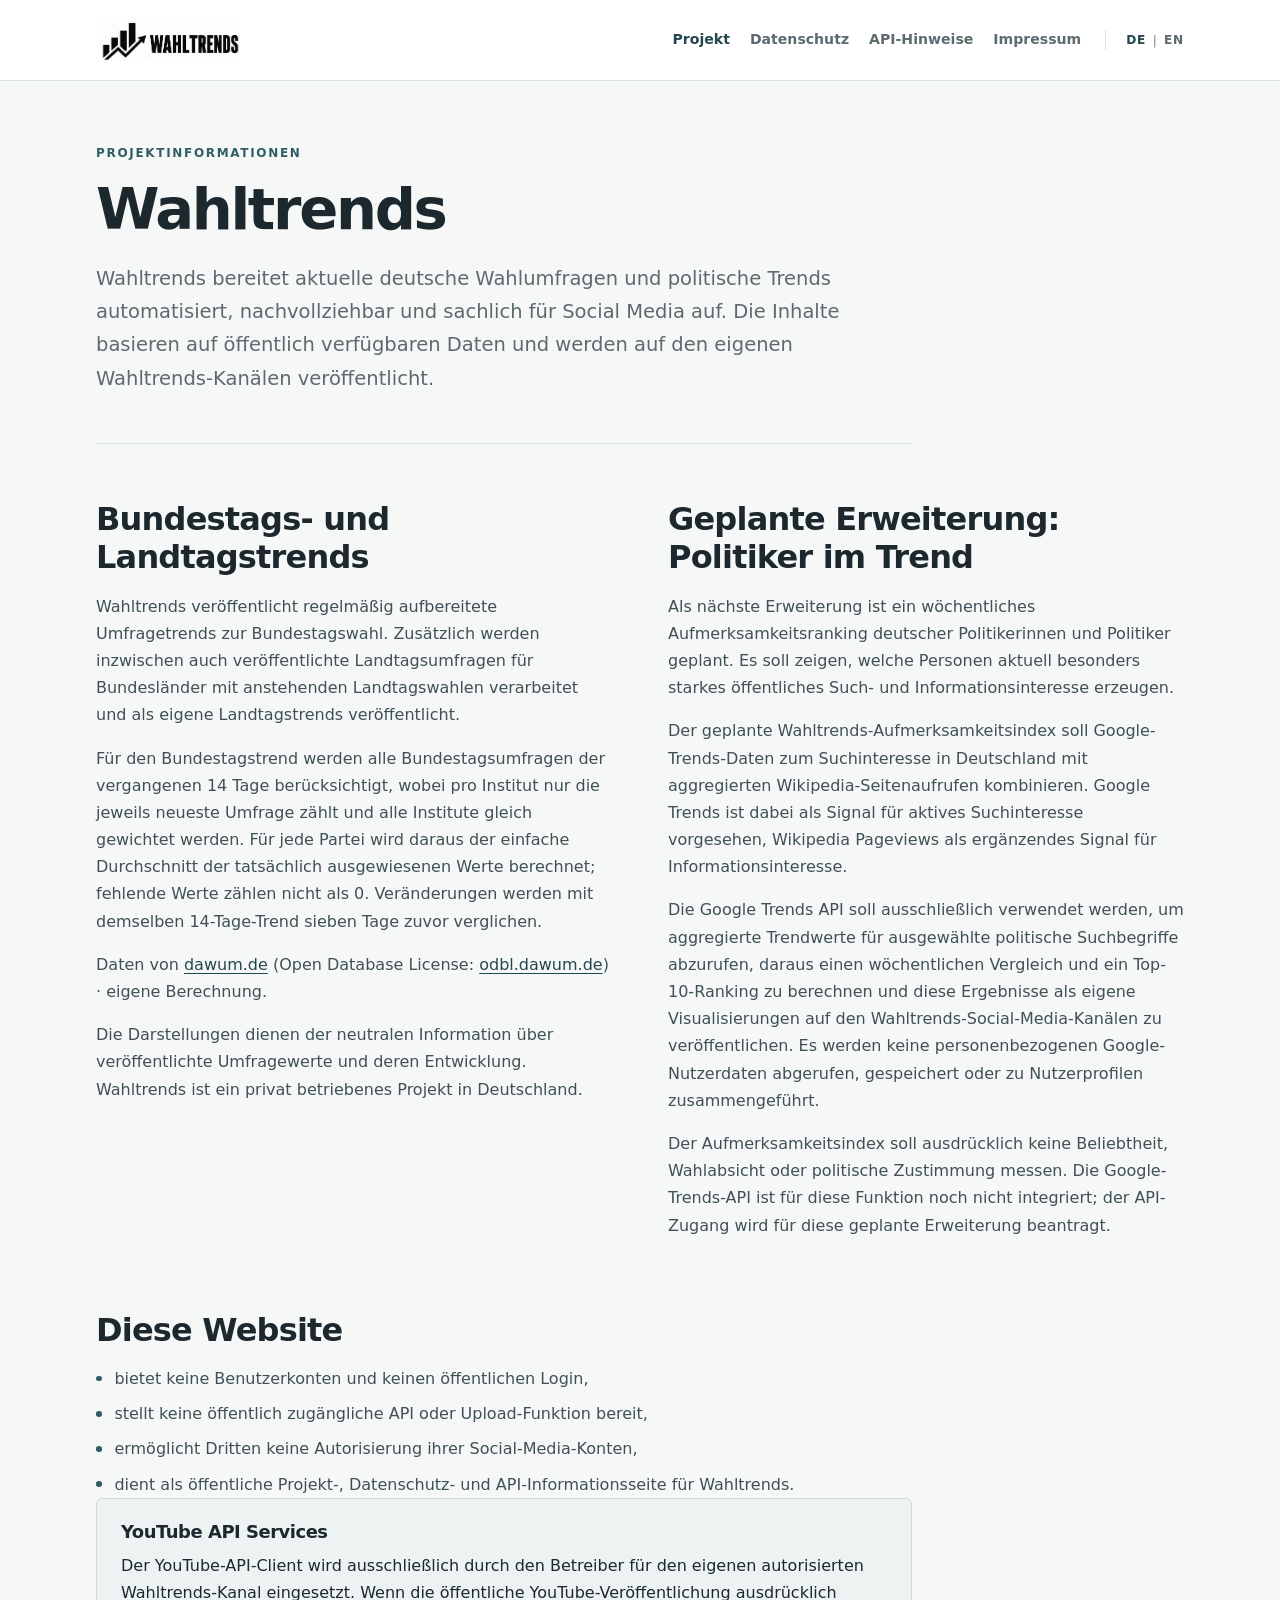
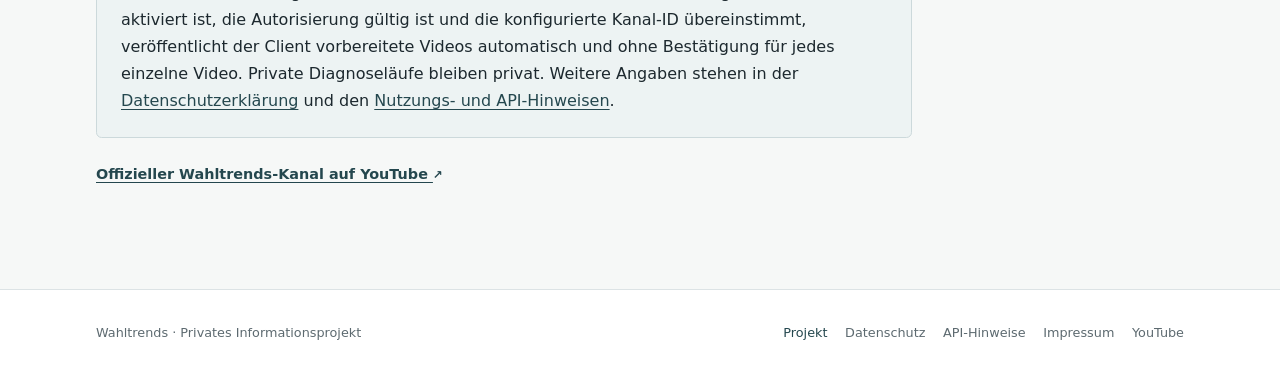
==== commit 4ce5b22e: "Add linked DAWUM attribution to project page" ====
--- a/index.html
+++ b/index.html
@@ -40,6 +40,7 @@
         <h2>Bundestags- und Landtagstrends</h2>
         <p>Wahltrends veröffentlicht regelmäßig aufbereitete Umfragetrends zur Bundestagswahl. Zusätzlich werden inzwischen auch veröffentlichte Landtagsumfragen für Bundesländer mit anstehenden Landtagswahlen verarbeitet und als eigene Landtagstrends veröffentlicht.</p>
         <p>Für den Bundestagstrend werden alle Bundestagsumfragen der vergangenen 14 Tage berücksichtigt, wobei pro Institut nur die jeweils neueste Umfrage zählt und alle Institute gleich gewichtet werden. Für jede Partei wird daraus der einfache Durchschnitt der tatsächlich ausgewiesenen Werte berechnet; fehlende Werte zählen nicht als 0. Veränderungen werden mit demselben 14-Tage-Trend sieben Tage zuvor verglichen.</p>
+        <p>Daten von <a href="https://dawum.de/" target="_blank" rel="noopener noreferrer">dawum.de</a> (Open Database License: <a href="https://odbl.dawum.de/" target="_blank" rel="noopener noreferrer">odbl.dawum.de</a>) · eigene Berechnung.</p>
         <p>Die Darstellungen dienen der neutralen Information über veröffentlichte Umfragewerte und deren Entwicklung. Wahltrends ist ein privat betriebenes Projekt in Deutschland.</p>
       </section>
 
